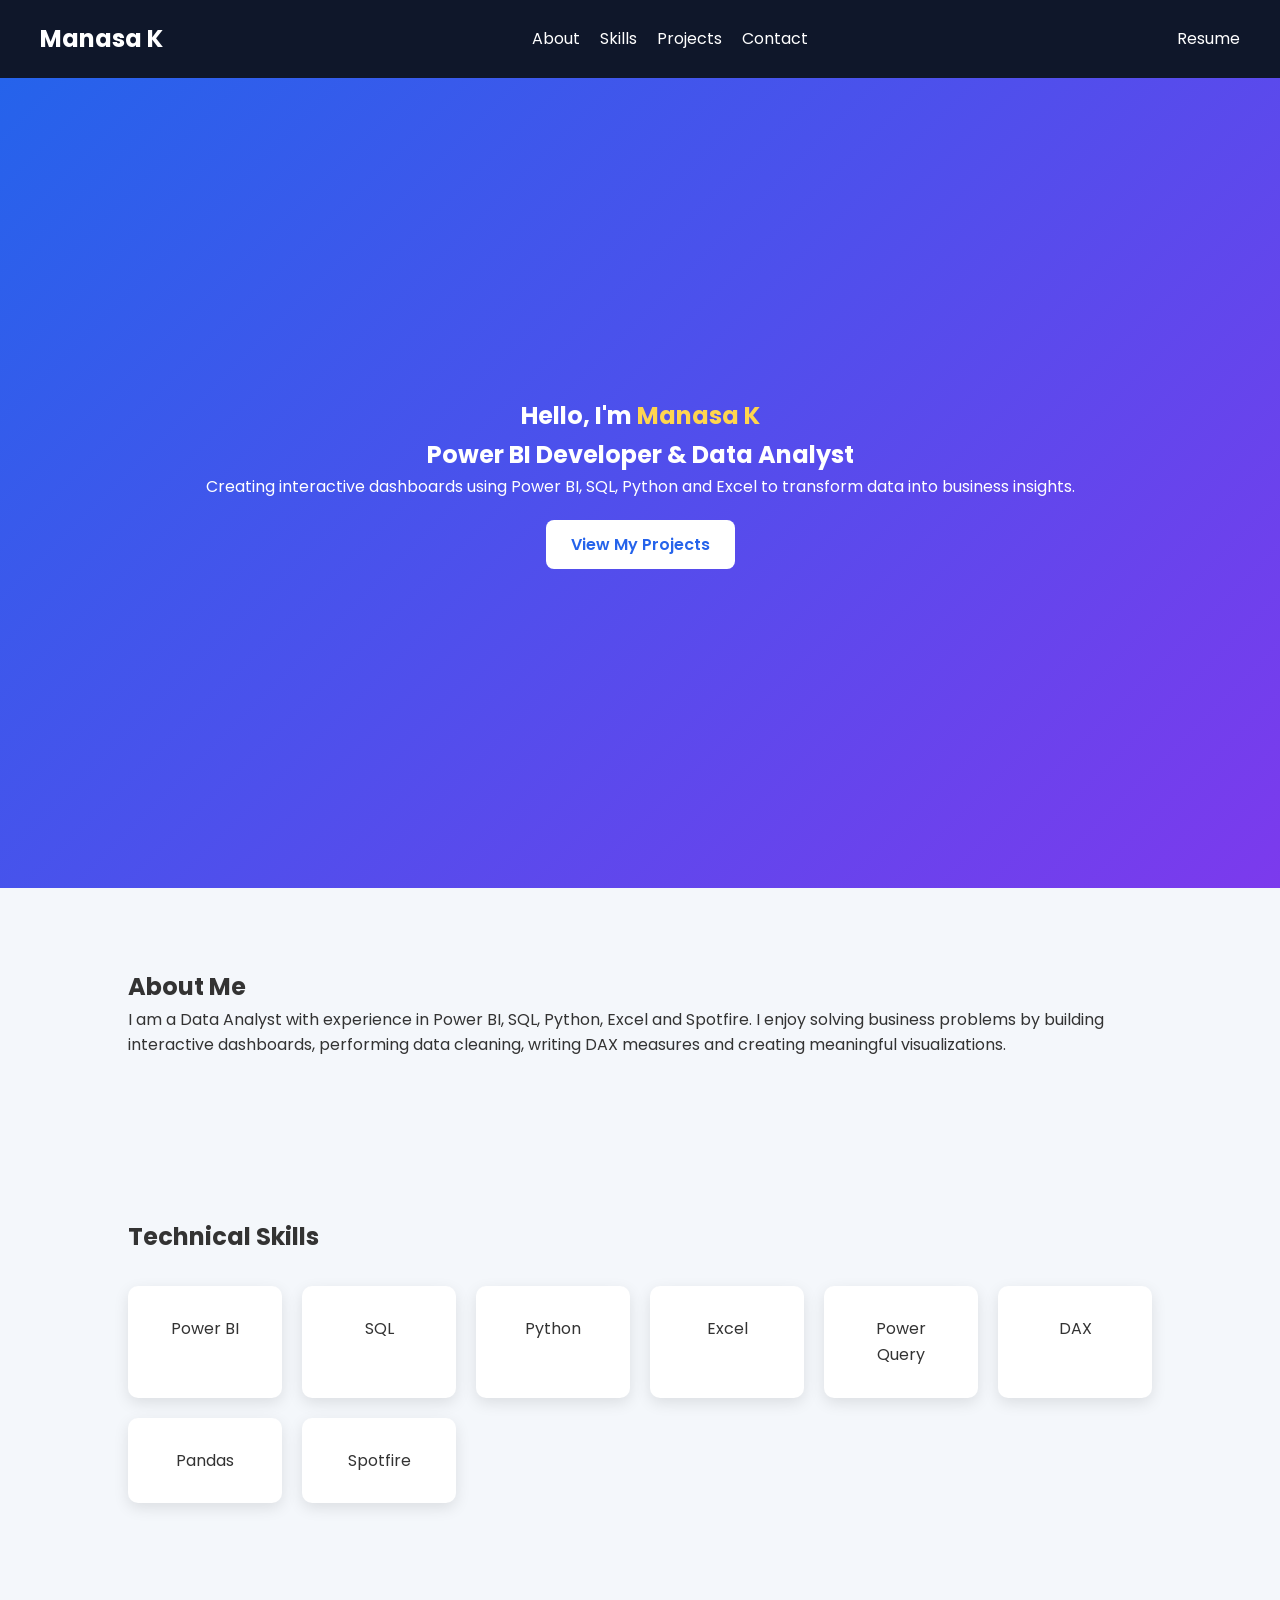
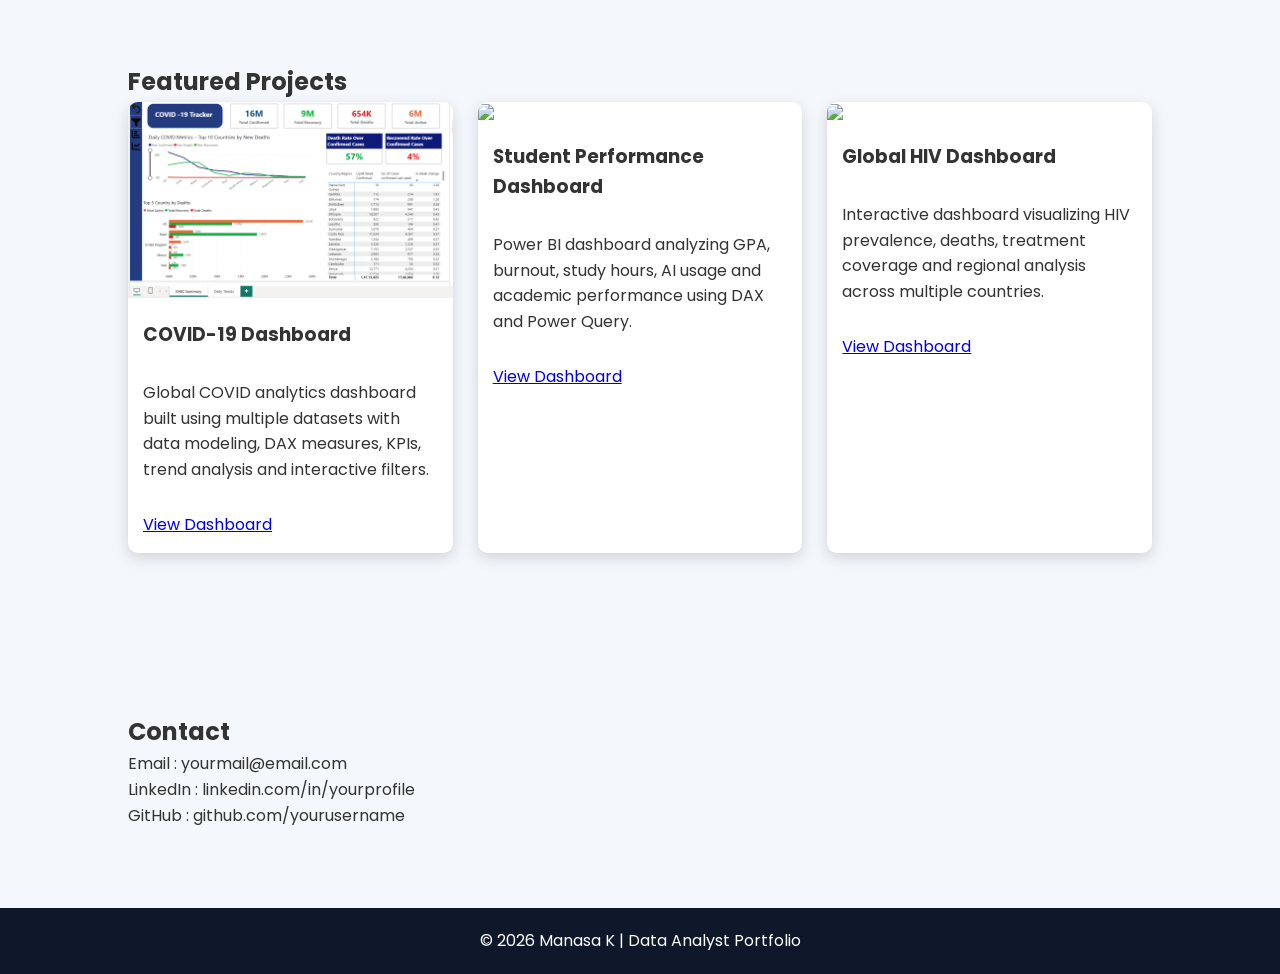
==== index.html @ 5617d78e "Update index.html" ====
<!DOCTYPE html>
<html lang="en">

<head>

<meta charset="UTF-8">
<meta name="viewport" content="width=device-width, initial-scale=1.0">

<title>Manasa K | Data Analyst Portfolio</title>

<link rel="preconnect" href="https://fonts.googleapis.com">
<link href="https://fonts.googleapis.com/css2?family=Poppins:wght@300;400;600;700&display=swap" rel="stylesheet">

<link rel="stylesheet" href="style.css">

</head>

<body>

<header>

<nav>

<h2 class="logo">Manasa K</h2>

<ul>

<li><a href="#about">About</a></li>
<li><a href="#skills">Skills</a></li>
<li><a href="#projects">Projects</a></li>
<li><a href="#contact">Contact</a></li>

</ul>

<a href="assets/resume.pdf" class="resume-btn">Resume</a>

</nav>

</header>

<section class="hero">

<div class="hero-text">

<h1>Hello, I'm <span>Manasa K</span></h1>

<h2>Power BI Developer & Data Analyst</h2>

<p>

Creating interactive dashboards using Power BI, SQL, Python and Excel to transform data into business insights.

</p>

<a href="#projects" class="btn">

View My Projects

</a>

</div>

</section>

<section id="about">

<h2>About Me</h2>

<p>

I am a Data Analyst with experience in Power BI, SQL, Python, Excel and Spotfire. I enjoy solving business problems by building interactive dashboards, performing data cleaning, writing DAX measures and creating meaningful visualizations.

</p>

</section>

<section id="skills">

<h2>Technical Skills</h2>

<div class="cards">

<div class="card">Power BI</div>

<div class="card">SQL</div>

<div class="card">Python</div>

<div class="card">Excel</div>

<div class="card">Power Query</div>

<div class="card">DAX</div>

<div class="card">Pandas</div>

<div class="card">Spotfire</div>

</div>

</section>

<section id="projects">

<h2>Featured Projects</h2>

<div class="projects">

<div class="project">

<img src="assets/EXEC Summary.png">

<h3>COVID-19 Dashboard</h3>

<p>

Global COVID analytics dashboard built using multiple datasets with data modeling, DAX measures, KPIs, trend analysis and interactive filters.

</p>

<a href="assets/EXEC Summary.png">View Dashboard</a>

</div>

<div class="project">

<img src="assets/student.png">

<h3>Student Performance Dashboard</h3>

<p>

Power BI dashboard analyzing GPA, burnout, study hours, AI usage and academic performance using DAX and Power Query.

</p>

<a href="#">View Dashboard</a>

</div>

<div class="project">

<img src="assets/hiv.png">

<h3>Global HIV Dashboard</h3>

<p>

Interactive dashboard visualizing HIV prevalence, deaths, treatment coverage and regional analysis across multiple countries.

</p>

<a href="#">View Dashboard</a>

</div>

</div>

</section>

<section id="contact">

<h2>Contact</h2>

<p>Email : yourmail@email.com</p>

<p>LinkedIn : linkedin.com/in/yourprofile</p>

<p>GitHub : github.com/yourusername</p>

</section>

<footer>

© 2026 Manasa K | Data Analyst Portfolio

</footer>

</body>

</html>
---- style.css ----
*{
margin:0;
padding:0;
box-sizing:border-box;
font-family:Poppins,sans-serif;
}

body{
background:#f4f7fb;
color:#333;
line-height:1.6;
}

header{
background:#0f172a;
padding:20px;
position:sticky;
top:0;
}

nav{
display:flex;
justify-content:space-between;
align-items:center;
max-width:1200px;
margin:auto;
}

nav h2{
color:white;
}

nav ul{
display:flex;
list-style:none;
gap:20px;
}

nav a{
color:white;
text-decoration:none;
}

.hero{
height:90vh;
display:flex;
justify-content:center;
align-items:center;
background:linear-gradient(135deg,#2563eb,#7c3aed);
color:white;
text-align:center;
}

.hero span{
color:#ffd54f;
}

.btn{
display:inline-block;
margin-top:20px;
padding:12px 25px;
background:white;
color:#2563eb;
border-radius:8px;
text-decoration:none;
font-weight:600;
}

section{
padding:80px 10%;
}

.cards{
display:grid;
grid-template-columns:repeat(auto-fit,minmax(150px,1fr));
gap:20px;
margin-top:30px;
}

.card{
background:white;
padding:30px;
border-radius:10px;
text-align:center;
box-shadow:0 5px 15px rgba(0,0,0,.1);
transition:.3s;
}

.card:hover{
transform:translateY(-8px);
}

.projects{
display:grid;
grid-template-columns:repeat(auto-fit,minmax(300px,1fr));
gap:25px;
}

.project{
background:white;
border-radius:10px;
overflow:hidden;
box-shadow:0 5px 15px rgba(0,0,0,.15);
}

.project img{
width:100%;
}

.project h3,
.project p,
.project a{
padding:15px;
display:block;
}

footer{
padding:20px;
background:#0f172a;
color:white;
text-align:center;
}
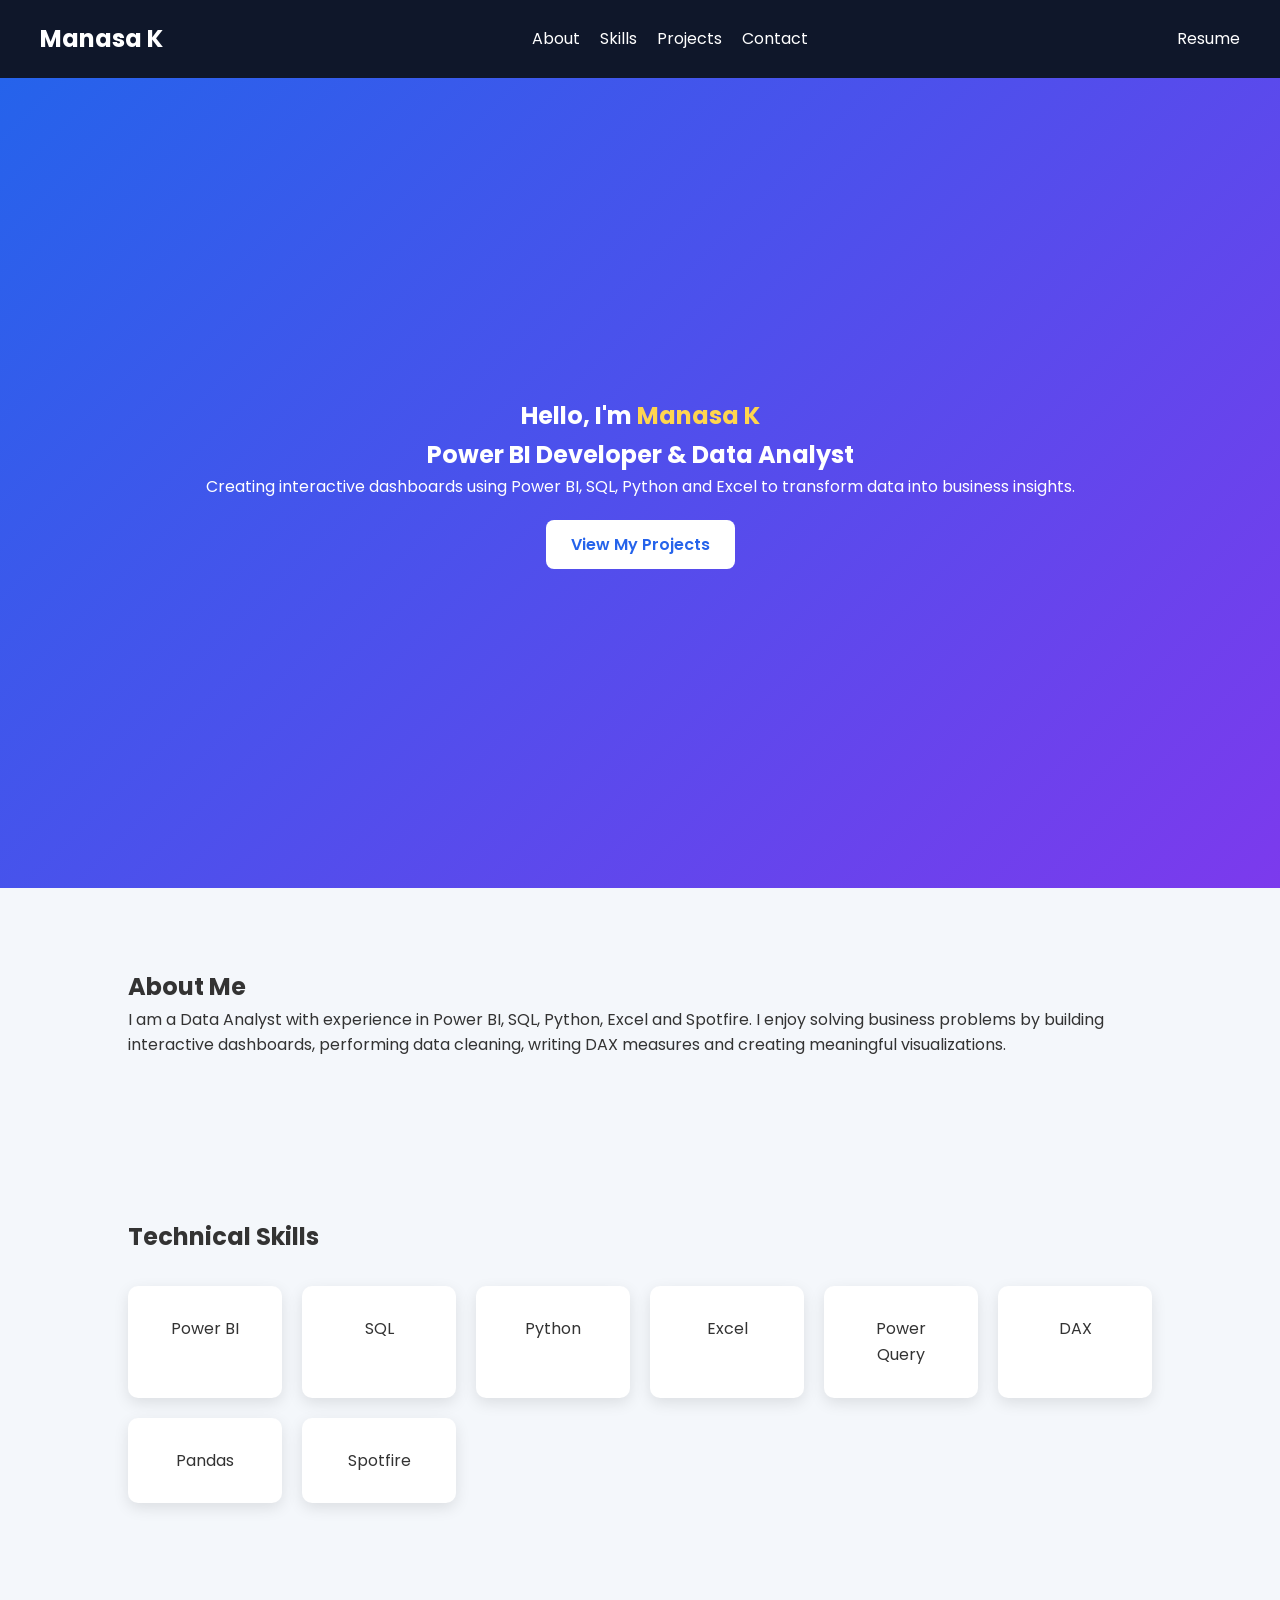
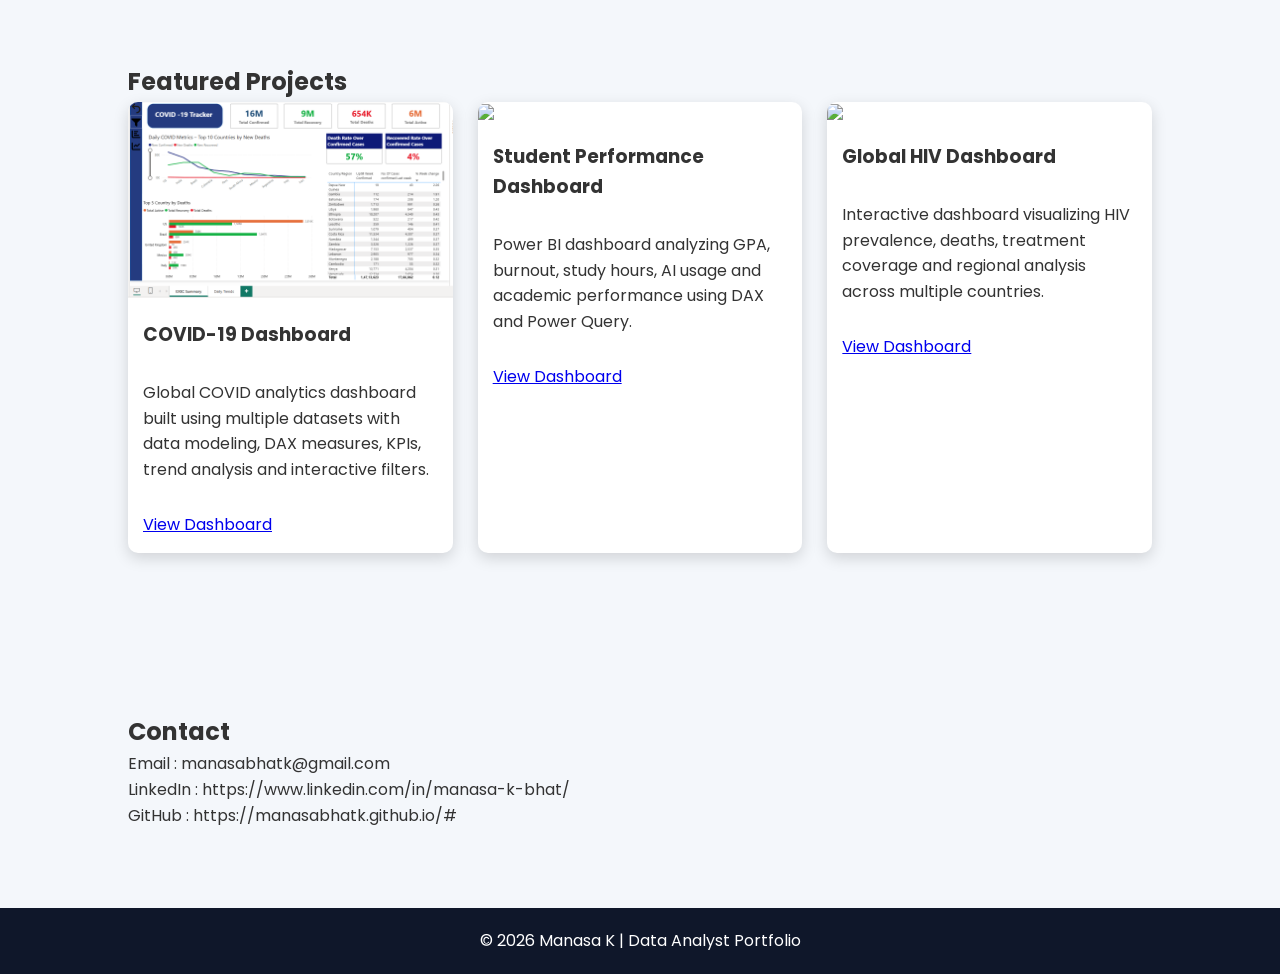
==== commit bee99dca: "Update index.html" ====
--- a/index.html
+++ b/index.html
@@ -162,11 +162,11 @@
 
 <h2>Contact</h2>
 
-<p>Email : yourmail@email.com</p>
+<p>Email : manasabhatk@gmail.com</p>
 
-<p>LinkedIn : linkedin.com/in/yourprofile</p>
+<p>LinkedIn : https://www.linkedin.com/in/manasa-k-bhat/</p>
 
-<p>GitHub : github.com/yourusername</p>
+<p>GitHub : https://manasabhatk.github.io/#</p>
 
 </section>
 
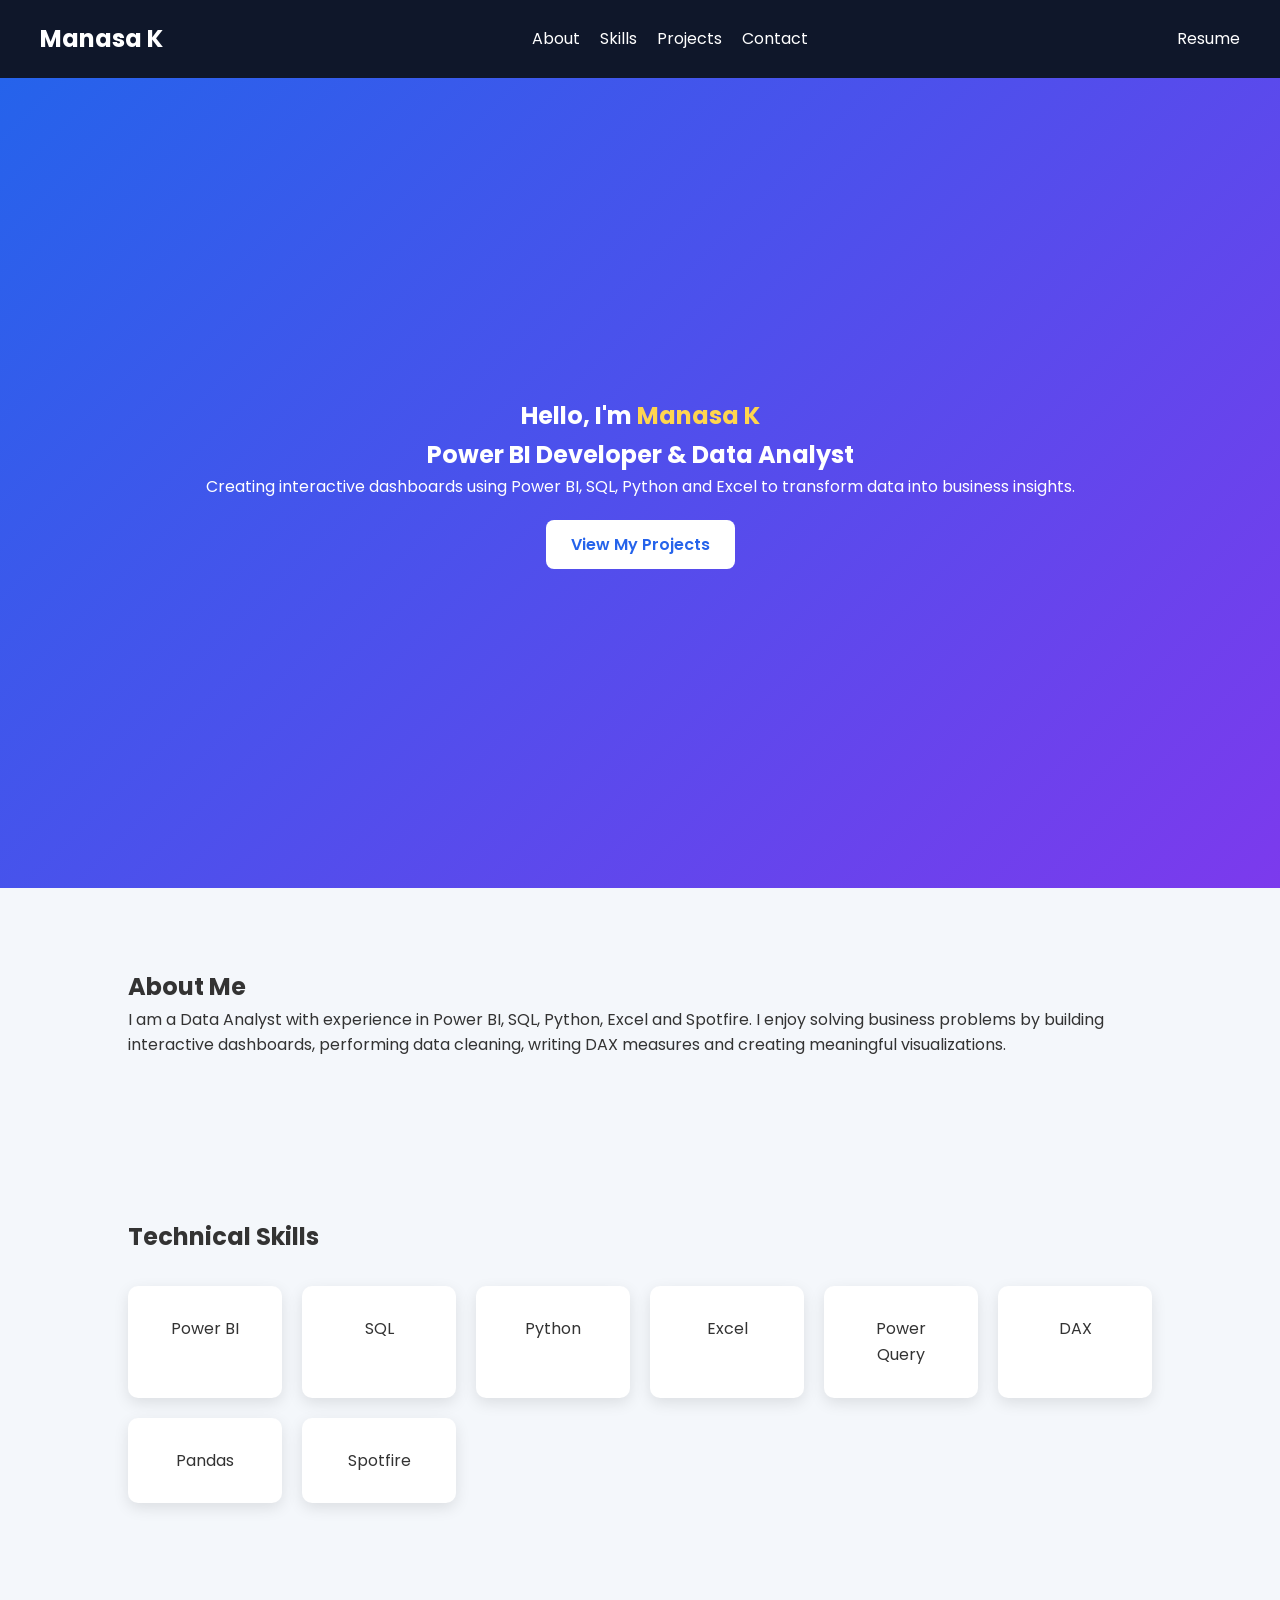
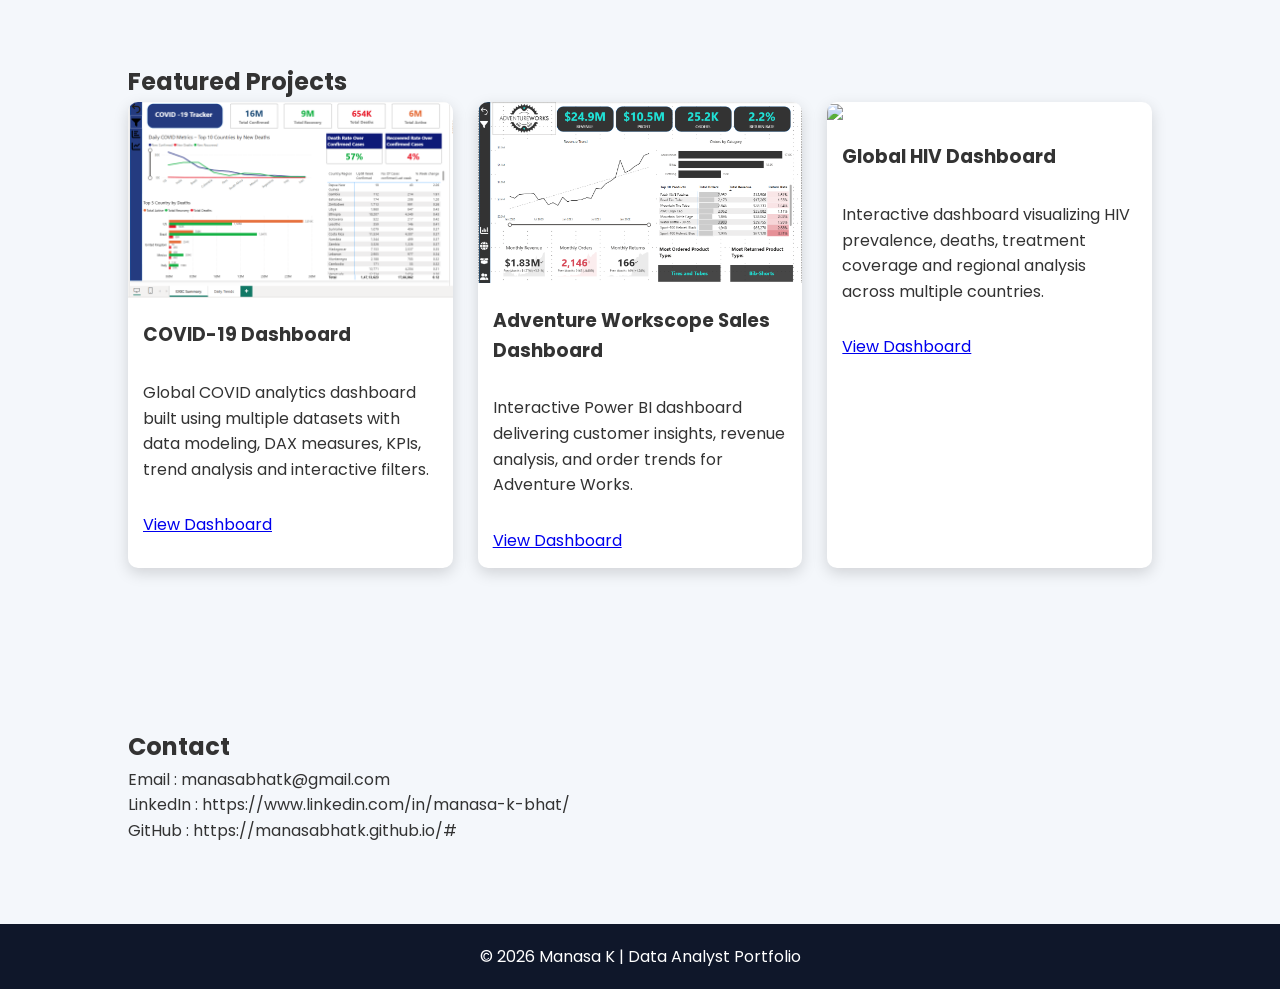
==== commit 426137dc: "Update index.html" ====
--- a/index.html
+++ b/index.html
@@ -118,23 +118,22 @@
 
 </p>
 
-<a href="assets/EXEC Summary.png">View Dashboard</a>
+<a href="covid-dashboard.html">View Dashboard</a>
 
 </div>
 
 <div class="project">
 
-<img src="assets/student.png">
+<img src="assets/project2/EXEC-Dash.png">
 
-<h3>Student Performance Dashboard</h3>
+<h3>Adventure Workscope Sales Dashboard</h3>
 
 <p>
 
-Power BI dashboard analyzing GPA, burnout, study hours, AI usage and academic performance using DAX and Power Query.
-
+Interactive Power BI dashboard delivering customer insights, revenue analysis, and order trends for Adventure Works.
 </p>
 
-<a href="#">View Dashboard</a>
+<a href="assets/AdventureWork.html">View Dashboard</a>
 
 </div>
 
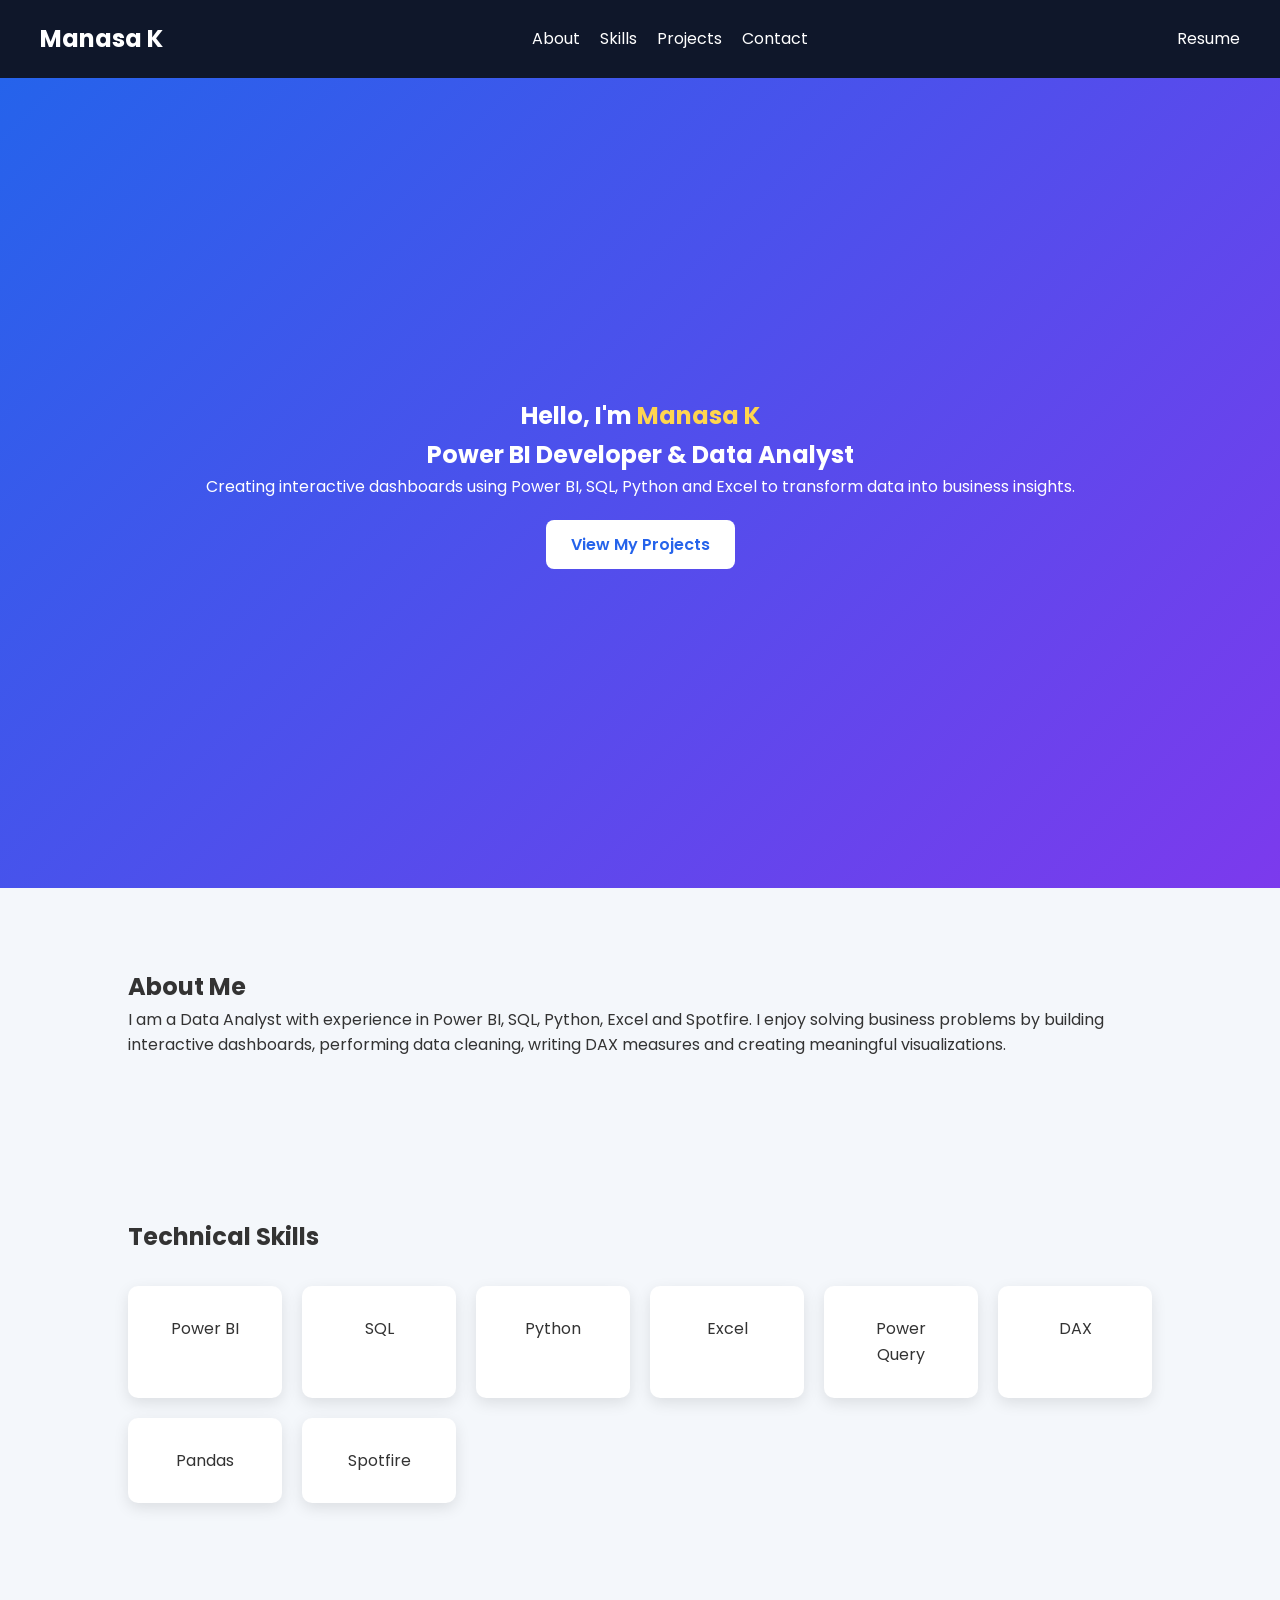
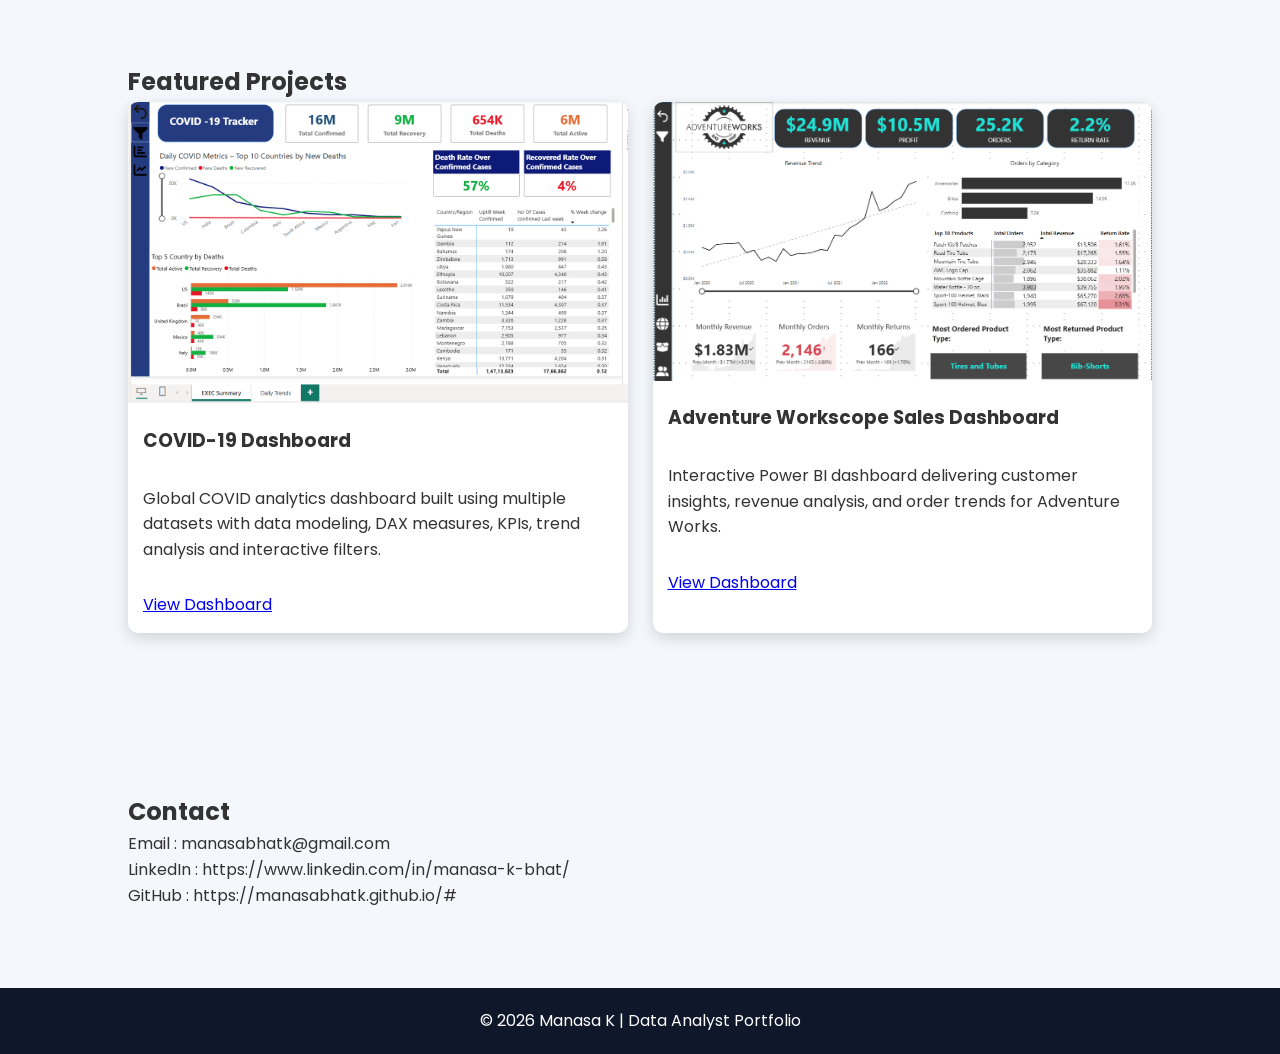
==== commit a0dadfa6: "Update index.html" ====
--- a/index.html
+++ b/index.html
@@ -32,7 +32,7 @@
 
 </ul>
 
-<a href="assets/resume.pdf" class="resume-btn">Resume</a>
+<a href="assets/Manasa Resume.pdf" class="resume-btn">Resume</a>
 
 </nav>
 
@@ -133,10 +133,10 @@
 Interactive Power BI dashboard delivering customer insights, revenue analysis, and order trends for Adventure Works.
 </p>
 
-<a href="assets/AdventureWork.html">View Dashboard</a>
+<a href="AdventureWork.html">View Dashboard</a>
 
 </div>
-
+<!--
 <div class="project">
 
 <img src="assets/hiv.png">
@@ -152,7 +152,7 @@
 <a href="#">View Dashboard</a>
 
 </div>
-
+-->
 </div>
 
 </section>
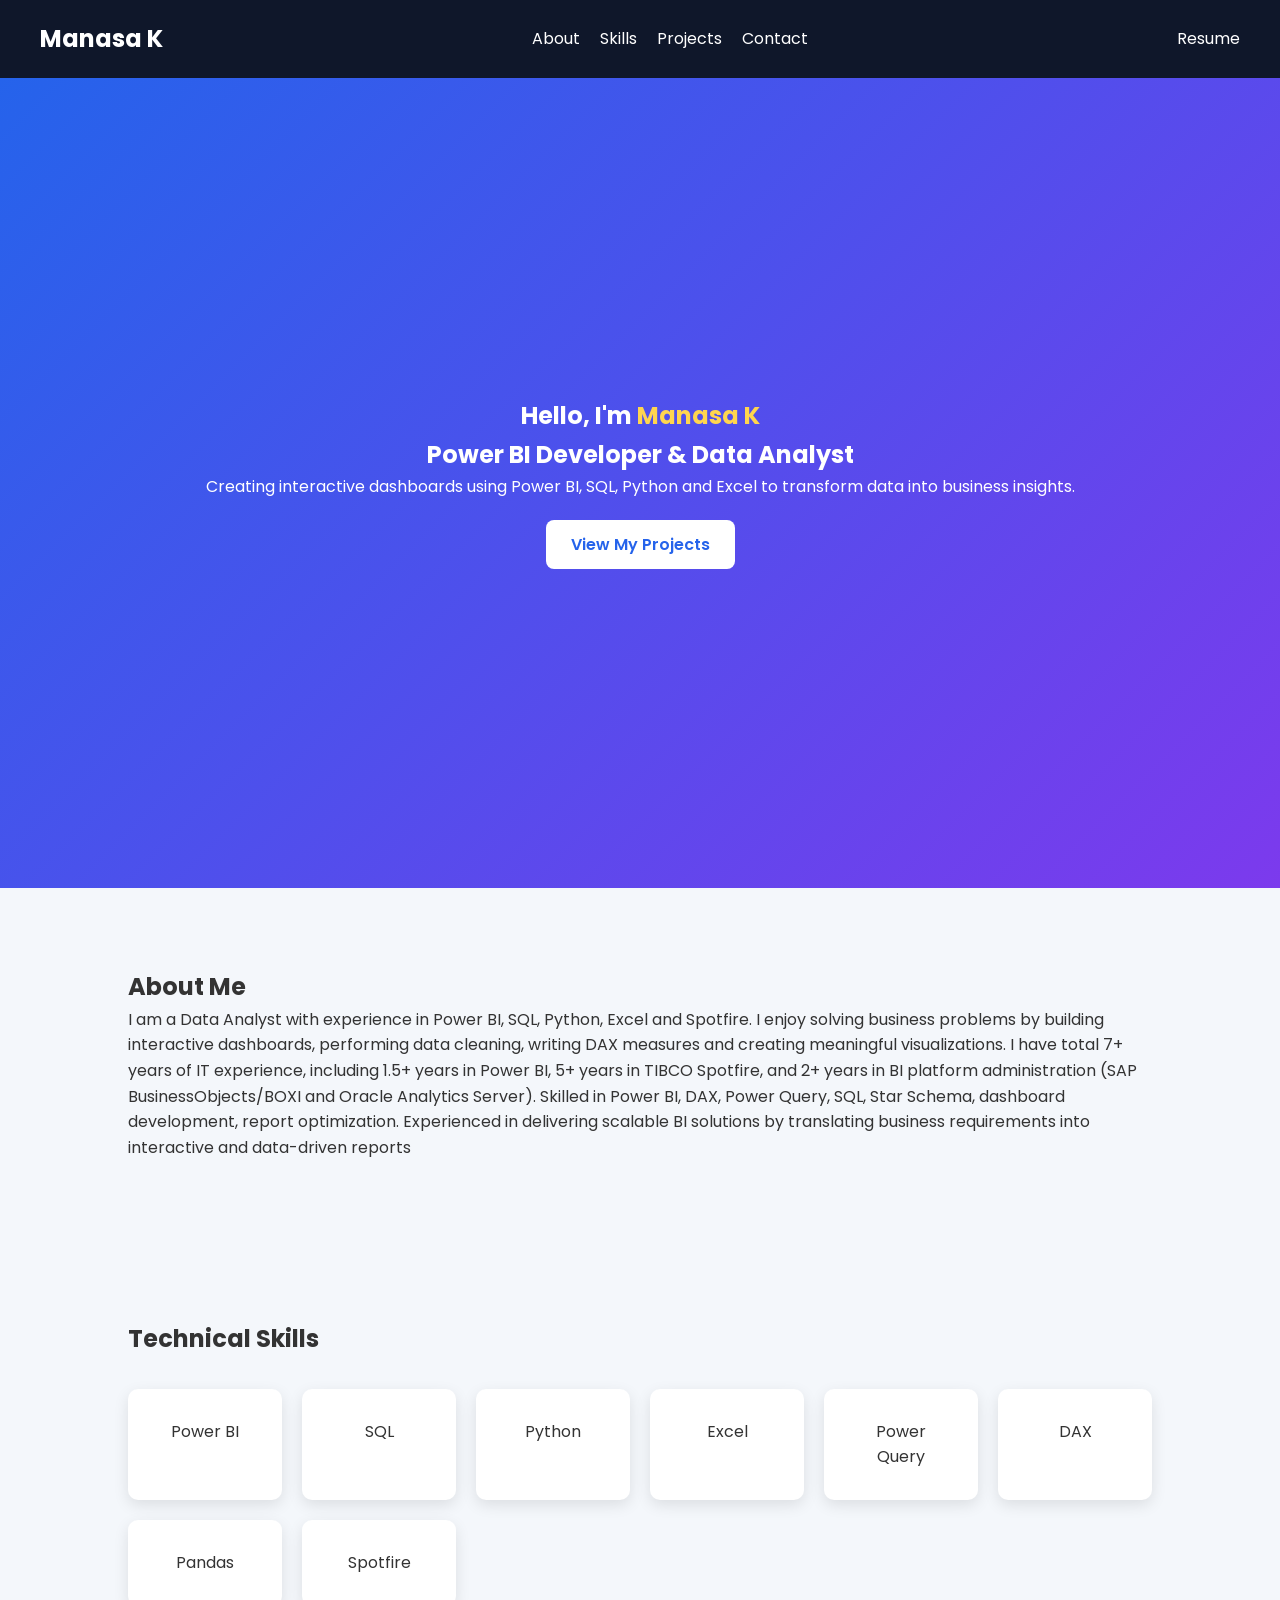
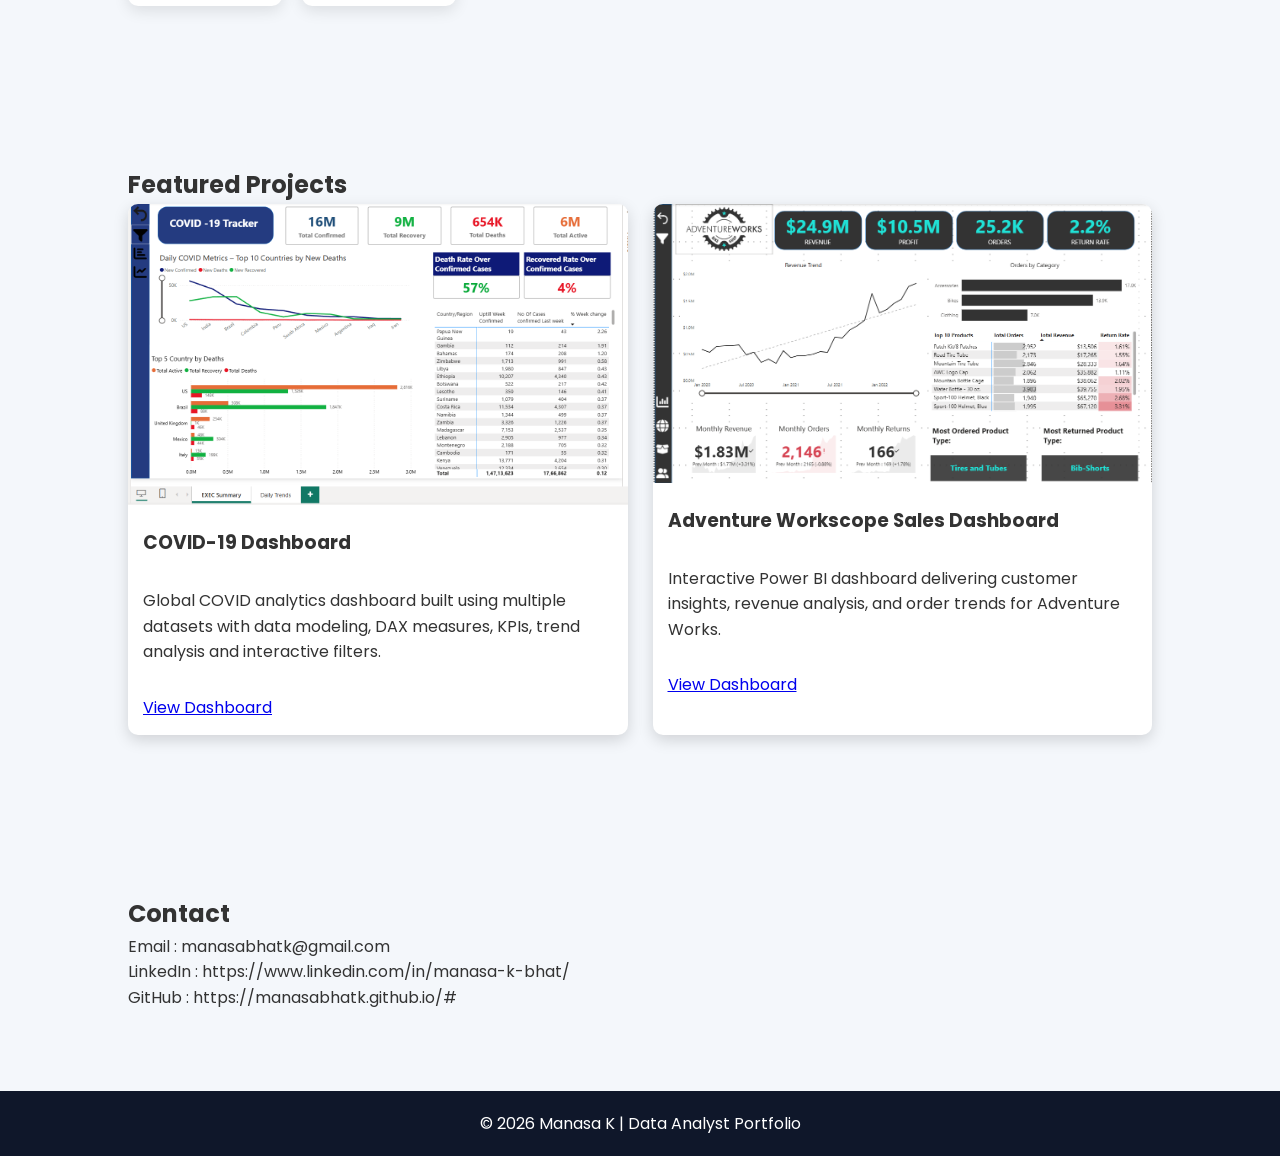
==== commit 1255d13b: "Update index.html" ====
--- a/index.html
+++ b/index.html
@@ -69,7 +69,7 @@
 <p>
 
 I am a Data Analyst with experience in Power BI, SQL, Python, Excel and Spotfire. I enjoy solving business problems by building interactive dashboards, performing data cleaning, writing DAX measures and creating meaningful visualizations.
-
+I have total 7+ years of IT experience, including 1.5+ years in Power BI, 5+ years in TIBCO Spotfire, and 2+ years in BI platform administration (SAP BusinessObjects/BOXI and Oracle Analytics Server). Skilled in Power BI, DAX, Power Query, SQL, Star Schema, dashboard development, report optimization. Experienced in delivering scalable BI solutions by translating business requirements into interactive and data-driven reports
 </p>
 
 </section>
